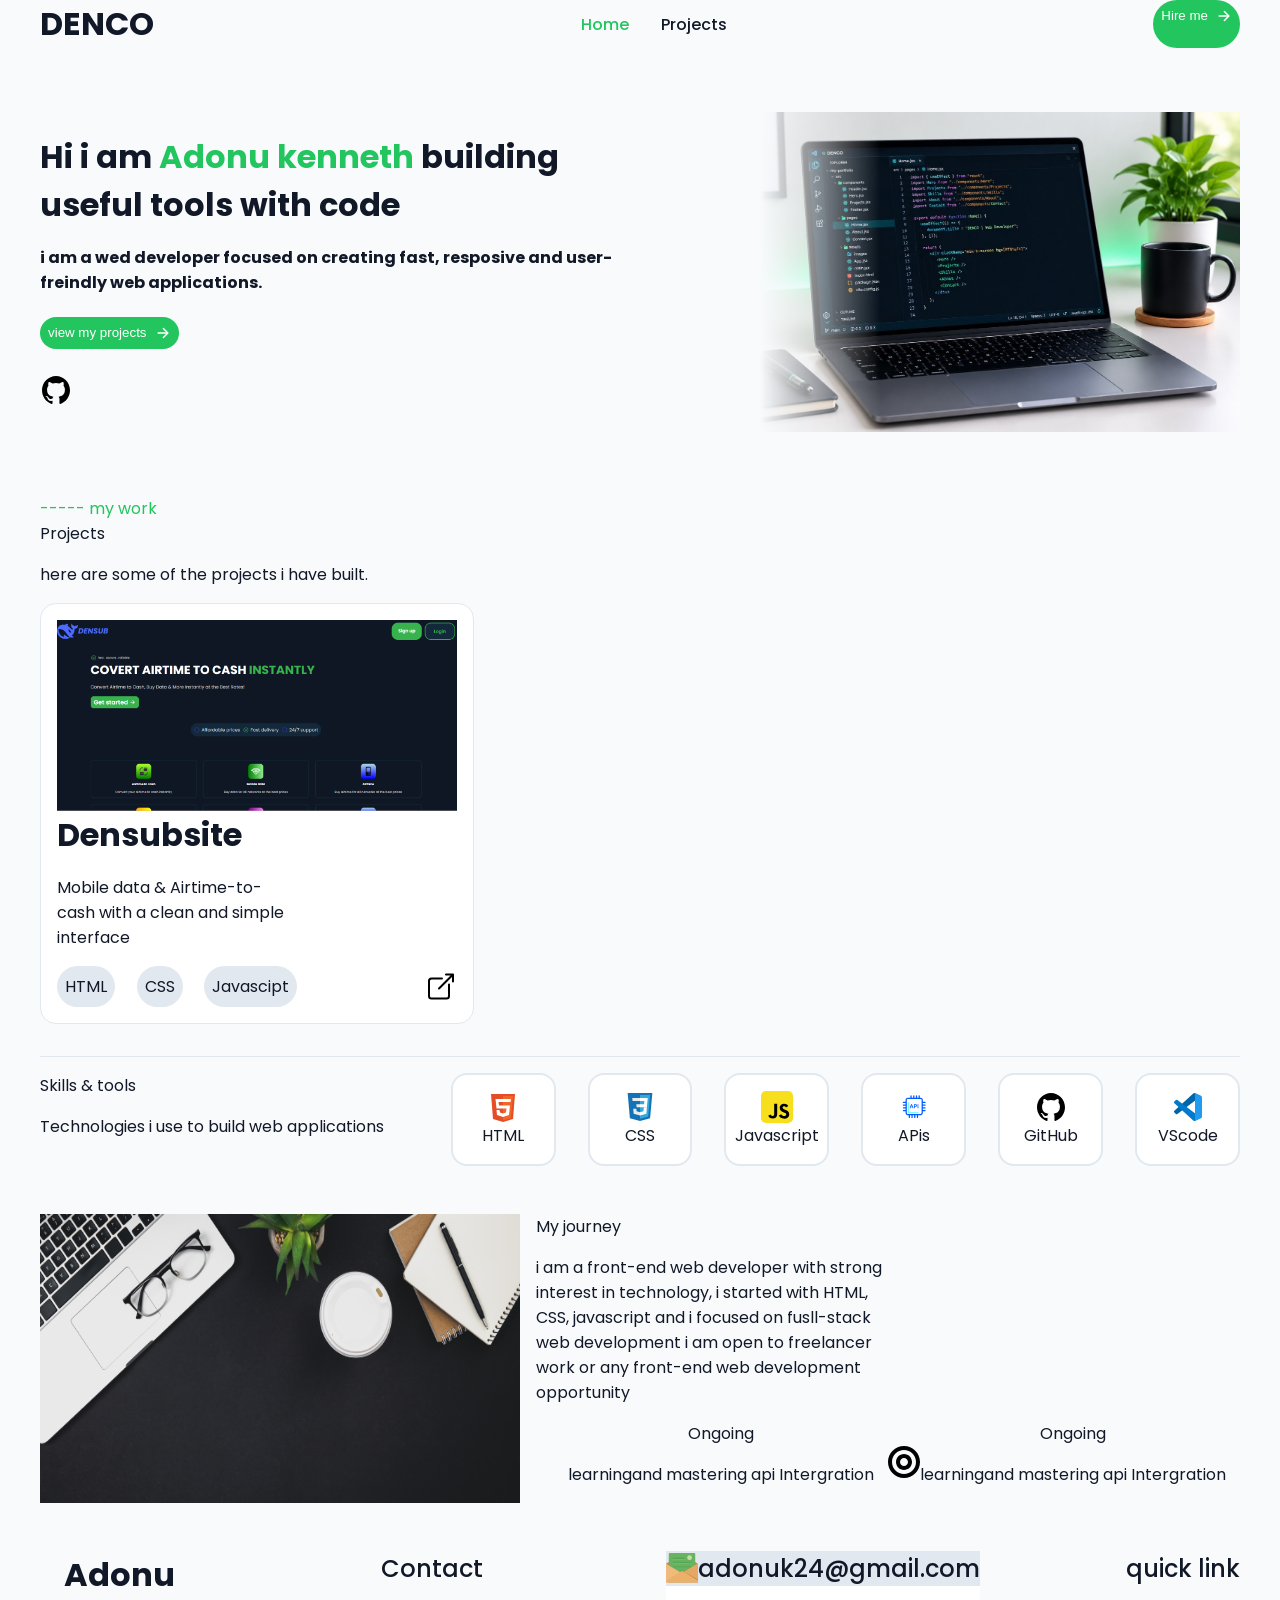
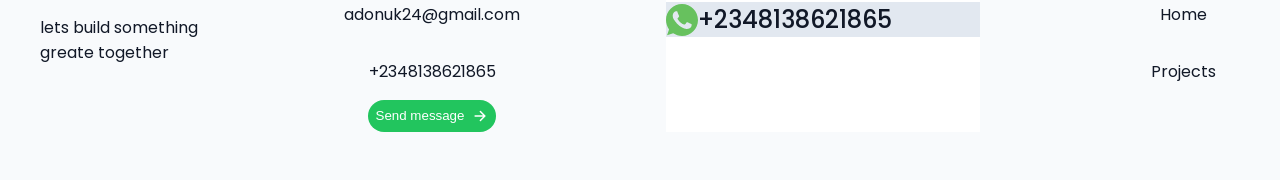
==== Index.html @ a3a16e11 "first" ====
<!DOCTYPE html>
<html lang="en">
<head>
  <meta charset="UTF-8">
  <meta name="viewport" content="width=device-width, initial-scale=1.0">
      <link rel="preconnect" href="https://fonts.googleapis.com">
<link rel="preconnect" href="https://fonts.gstatic.com" crossorigin>
<link href="https://fonts.googleapis.com/css2?family=Poppins:ital,wght@0,100;0,200;0,300;0,400;0,500;0,600;0,700;0,800;0,900;1,100;1,200;1,300;1,400;1,500;1,600;1,700;1,800;1,900&display=swap" rel="stylesheet">
  <link rel="stylesheet" href="style.css">
  <title>Portfolio</title>
</head>
<body>
  <div class="container">

    <header>
      <span class="name">DENCO</span>
<div class="top-nav">
   <span class="home-nav" onclick="showpage('Home')">Home</span>
      <span class="projects-nav" onclick="showpage('Projects')">Projects</span>
</div>
     

      <button>Hire me <img class="foward-logo" src="logo/arrow-forward-logo.svg" alt=""></button>

    </header>




    <div class="all-sections">

  

<!-- main page -->
 <div class="main-page">

 
 <div class="main-page-text">
  <h1>
  Hi i am <span class="colored-texts"> Adonu kenneth</span>
  building useful tools with code
 <p class="p-texts">i am a wed developer focused on creating fast, resposive and user-freindly web applications.</p> 
</h1>

<button onclick="showpage('Projects')">view my projects <img class="foward-logo" src="logo/arrow-forward-logo.svg" alt=""></button><br>
<img class="logos" src="logo/logo-github.svg" alt="">

 </div>

<!-- main page image -->
<img class="my-image" src="images/laptop.jpg" alt="">
<!-- main page image end-->

</div>
<!-- main page -->


  </div>






<!-- my projects -->
<span class="colored-texts">----- my work</span><br>

<span>Projects</span>
<p>here are some of the projects i have built.</p>
<div class="projects">

</div>

<!-- my projects end -->




<div class="all-sections">
 <!-- skills & tools -->
<div class="skils-and-tools">
  <div class="skills-and-tools-text">
  <span>Skills & tools</span>
<p>Technologies i use to build web applications</p>
</div>

<div class="skills-rage">


</div>
</div>
</div>







<div class="all-sections">
<!-- skills & tools end -->

<!-- About me -->
 <div class="about-me">


<img  class="laptopwith-coffee" src="images/laptop-with-coffe.jpg" alt="">


<div class="about-me-text">


<div class="journey-head-text">
 <span>My journey</span>
 <p>i am a front-end web developer with strong interest in technology, i started with HTML, CSS, javascript and i focused on  fusll-stack web development i am open to freelancer work or any front-end web development opportunity</p>
</div>

<div class="journey-rap">


 <div class="journey-cards-rap">
  <div class="journey-cards">
   <img class="skills-image" src="logo/graduate-svgrepo-com.svg" alt="">
   <div class="journey-text">
     <span>Ongoing</span>
 <p>learningand mastering api Intergration</p>
   </div>
 </div>
 
</div>

<div class="journey-cards-rap">
  <div class="journey-cards">
   <img class="skills-image" src="logo/target-svgrepo-com.svg" alt="">
   <div class="journey-text">
     <span>Ongoing</span>
 <p>learningand mastering api Intergration</p>
   </div>
 </div>
 </div>
</div>


 </div>
 </div>
<!-- About me end -->

<footer>
  <div class="footer-text">
    <span class="name">Adonu</span>
<p>lets build something <br> greate together</p>
  </div>


<div class="footer-text ">
  <span>Contact</span>
<p>adonuk24@gmail.com</p>
<p>+2348138621865</p>
<button>Send message <img class="foward-logo" src="logo/arrow-forward-logo.svg" alt=""></button>
</div>

<div class="massage-rap">
  <span class="masaage">
  <img class="logos" src="logo/email-part-2-svgrepo-com.svg" alt="">  adonuk24@gmail.com
  </span>
 <span class="masaage">
<img class="logos" src="logo/whatsapp-color-svgrepo-com (1).svg" alt=""> +2348138621865
 </span>
  
</div>


<div class="footer-text ">
<span>quick link</span>
<p>Home</p>
<p>Projects</p>
</div>

</footer>

 </div></div>
 <script src="index.js"></script>
</body>
</html>
---- style.css ----
/* global */
:root {
  --primary: #22C55E;
  --dark-text: #111827;
  --secondary-text: #6B7280;
  --background: #F8FAFC;
  --card-background: #FFFFFF;
  --border: #E2E8F0;
  --light-green: #DCFCE7;


  /* font size */
  --font-size-2-5rem:2.5rem;
  --font-size-2rem:2rem;
  --font-size-1-5rem:1.5rem;
 --font-size-1rem:1rem;


}

body {
  background: var(--background);
  color: var(--dark-text);
  font-family: 'poppins',sans-serif;
  margin: 0%;
  box-sizing: 0;
  padding: 0rem;
  
}
.container{
  max-width:1200px;
  margin: 0 auto;
}
button {
  background: var(--primary);
  color:var(--card-background);
  border: 0;
  padding: 0.5rem;
  border-radius: 2rem;
  display: flex;
  gap: 0.5rem;
}

.name{
font-weight: 700;
font-size: var(--font-size-2rem);
}
/* global end */
header{
  display: flex;
  justify-content: space-between;
  width: 100%;
  margin-bottom: 4rem;
}

/* images */
.my-image{
  width: 30rem;
  height: auto;
}

.my-image{
 
  mask-image: linear-gradient( to right,  transparent 0%,black 25%,black 100% );

  /* mask-image: linear-gradient( to top,  transparent 0%,black 25%,black 100% ); */
  .projects-images{
  width: 100%;
}

}

.skills-image{
  width: 2rem;
}
.laptopwith-coffee{
  width: 30rem;
}
/* images end */
.main-page{
  display: flex;
  width: 100%;
  height: 20rem;
  justify-content: space-between;
  align-items: center;
  margin-bottom: 4rem;
}
.main-page-text{
  width: 50%;
  height: 100%;
}



.top-nav{
display: flex;
gap: 2rem;
align-items: center;
}
.top-nav span{
  font-weight: 500;
cursor: pointer;
}
.green{
  color: var(--primary);
}

.card {
  background: var(--card-background);
  border: 1px solid var(--border);
}
.logos{
width: 2rem;
}


.foward-logo{
  width: 1rem;
}

.colored-texts{
  color: var(--primary);
}




/* my projects */

.my-project{
  display: flex;
  flex-direction: column;
  width: 25rem;
  background-color: var(--card-background);
  border: 1px solid var(--border);
  padding: 1rem;
  border-radius: 1rem;
}

.p-width{
  width: 60%;
}


.p-texts{
  font-size: var(--font-size-1rem);
}



.project-skils-and-link{
  display: flex;
  justify-content: space-between;
}

.project-skills{
  width: 60%;
  display: flex;
  justify-content: space-between;
}

.project-skills span{
background-color: var(--border);
padding: 0.5rem;
border-radius: 2rem;
}

.website-name{
  font-size: var(--font-size-2rem);
  font-weight: 700;
}

.projects{
  display: flex;
  gap: 1rem;
  width: 100%;
  margin-bottom: 2rem;
}

/* my projects end */

/* skils & tools */
.skils-and-tools{
  display: flex;
  gap: 1rem;
  width: 100%;
  justify-content: space-between;
   border-top: 1px solid var(--border);
  padding-top: 1rem;
  margin-bottom: 3rem;
}

.skills-and-tools-text{
  width: 50%;

}


.skils-rap{
  display: flex;
  flex-direction: column;
  align-items: center;
  background-color: var(--card-background);
  width: 100%;
  height: auto;
  border:2px solid var(--border);
  padding:1rem 0.5rem;
  border-radius: 1rem;
  justify-content: center;
}

.skills-rage{
  display: flex;
  gap: 2rem;
  width: 100%;
 
}

/* skills & tools end */

/* abourt me */

.about-me{
  display: flex;
  /* align-items: center; */
  justify-content: space-between;
  width: 100%;
  gap: 1rem;
  margin-bottom: 3rem;
}

.about-me-text{
  display: flex;
  flex-direction: column;
  width: 100%;
}

.journey-head-text{
  width: 50%;

}

.journey-cards{
  display: flex;
  align-items: center;
}
.journey-text{
  display: flex;
  align-items: center;
  flex-direction: column;
}

.journey-cards-rap{
  display: flex;
  gap: 1rem;
  width: 100%;
}

.journey-rap{
  display: flex;
}

/* footer */
footer{
  display: flex;
  justify-content: space-between;
  width: 100%;
  margin-bottom: 3rem;
}


footer span{
  font-size: var(--font-size-1-5rem);
  font-weight: 500;
}
.footer-text{
  display: flex;
  flex-direction: column;
  align-items: center;
 
}

/* massage */
.masaage{
  display: flex;
  align-items: center;
  background-color: var(--border);
}

.massage-rap{
  display: flex;
  flex-direction: column;
 gap: 1rem;
 background-color: var(--card-background);

}
/* massage end */
/* footer end */











/* responsive design */

/* width 100px up */

/* @media (max-width:50rem){ */
/*  */


/* } */


/* width 800px -100px */
/* @media (max-width:50rem){ */
/*  */
/* html{
  font-size: 57%;
}
.main-page{
  display: flex;
  flex-direction: column;
  
}
} */


/* width 500px-800px */
/* @media (max-width:31rem){

html{
  font-size: 50%;
}

} */




/* width 300px -500px */
/* @media (max-width:18.7rem){

html{
  font-size: 43%;
}




}  */
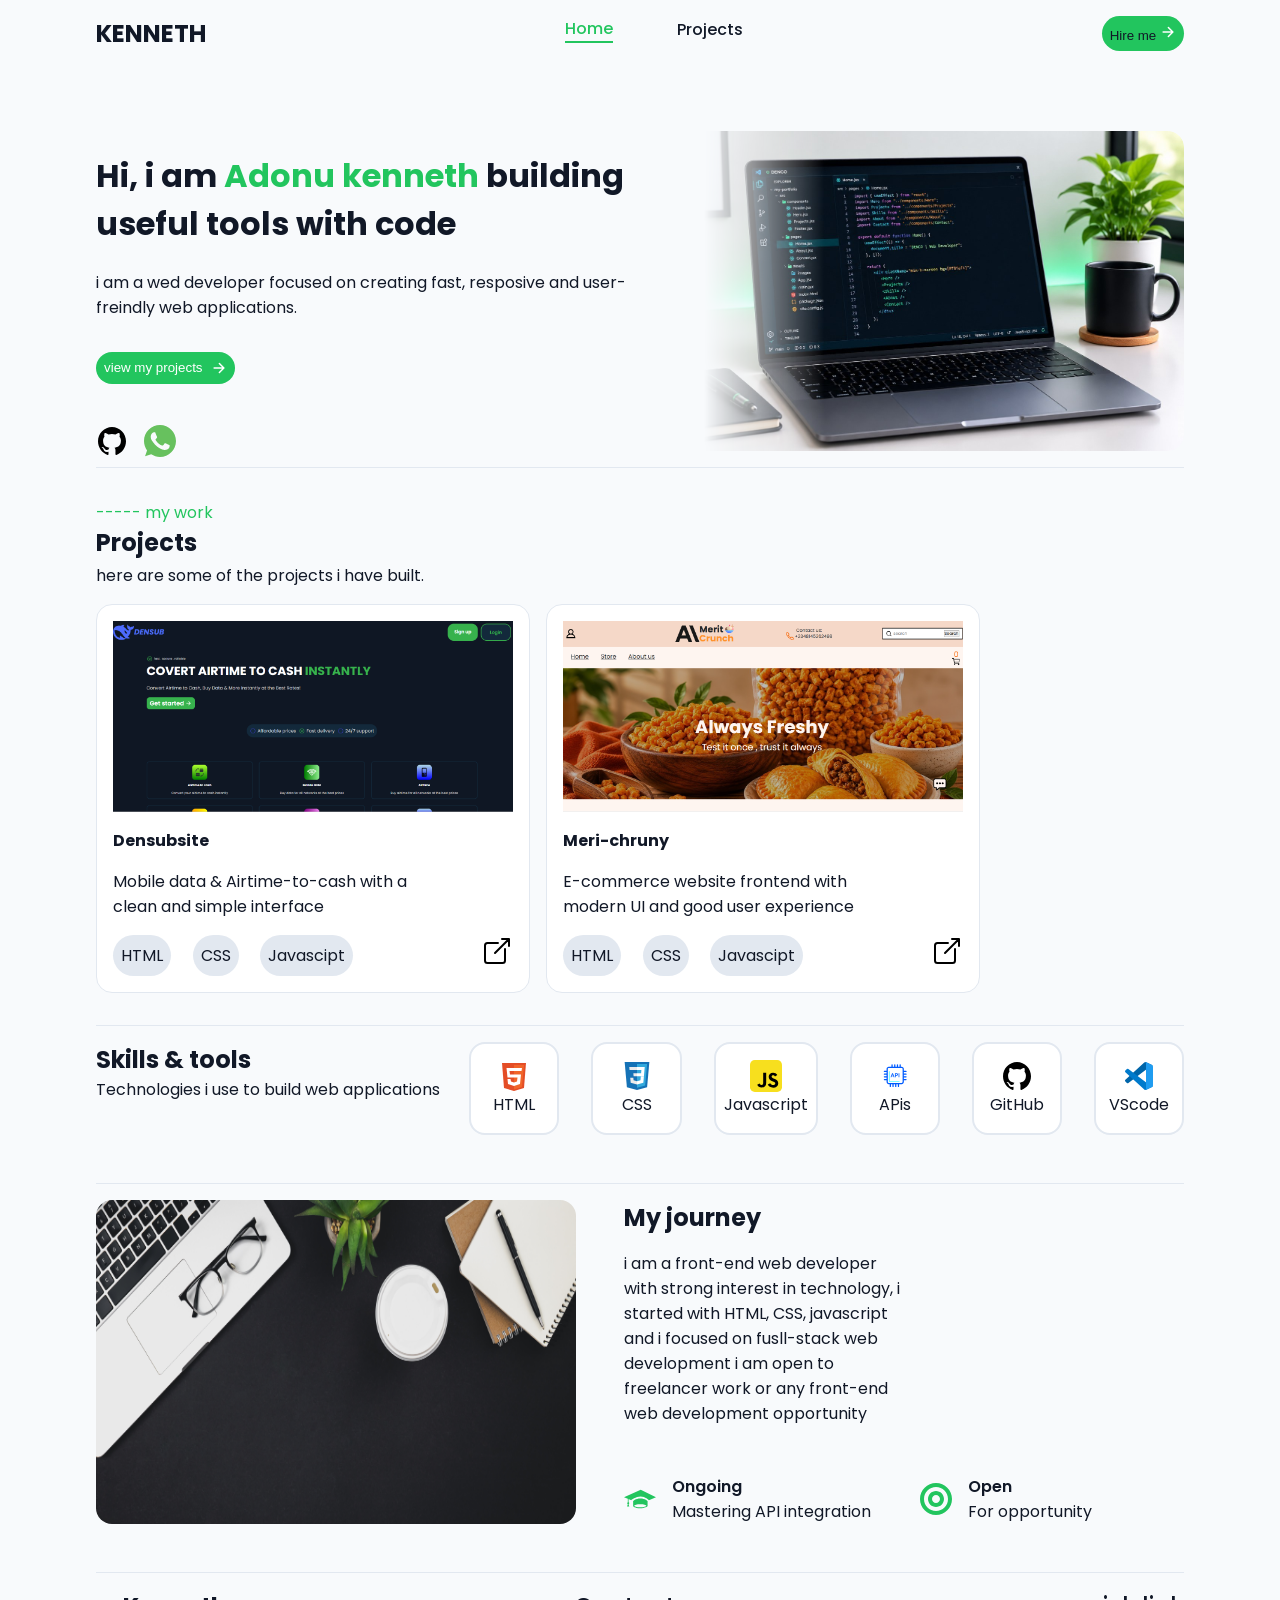
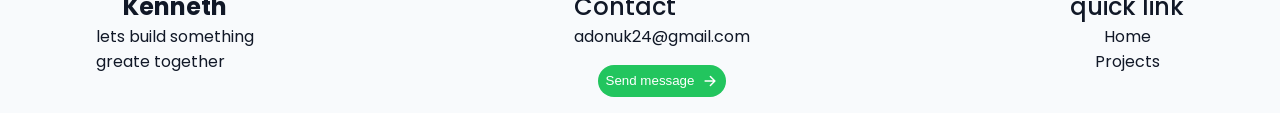
==== commit aa7b10b2: "second" ====
--- a/Index.html
+++ b/Index.html
@@ -13,16 +13,53 @@
   <div class="container">
 
     <header>
-      <span class="name">DENCO</span>
+      <span class="name">KENNETH</span>
+      <!-- destop top-nav -->
+      <div class="destop-top-nav">
 <div class="top-nav">
+  <div class="top-nav-rap">
    <span class="home-nav" onclick="showpage('Home')">Home</span>
-      <span class="projects-nav" onclick="showpage('Projects')">Projects</span>
+   <p class="home-nav-sign"></p> 
+  </div>
+
+   <div class="top-nav-rap">
+    <span class="projects-nav" onclick="showpage('Projects')">Projects</span>
+      
+      <p class="project-nav-sign"></p>
+    </div>
 </div>
      
-
-      <button>Hire me <img class="foward-logo" src="logo/arrow-forward-logo.svg" alt=""></button>
+</div>
+
+<div class="destop-top-nav">
+    <button><a href="https://wa.me/2348138621865">Hire me <img class="foward-logo" src="logo/arrow-forward-logo.svg" alt=""></a> </button>
+</div>
+    
+
+
+<!-- mobile and tablet menu -->
+<img class="logos menu" src="logo/menu.svg" alt="">
+
+
 
     </header>
+
+<div class="menue-blur">
+<div class="menue-section">
+ 
+  <button  onclick="showpage('Home')" class="menu-btn">Home <img class="foward-logo" src="logo/arrow-forward-logo.svg" alt=""></button>
+
+  <button onclick="showpage('Projects')"class="menu-btn">Pojects <img class="foward-logo" src="logo/arrow-forward-logo.svg" alt=""></button>
+
+  <button>
+     <a href="https://wa.me/2348138621865"class="menu-btn">
+    <span>Hire me</span> 
+    <img class="foward-logo" src="logo/arrow-forward-logo.svg" alt="">
+  </a>
+  </button> 
+</div>
+</div>
+
 
 
 
@@ -37,18 +74,27 @@
  
  <div class="main-page-text">
   <h1>
-  Hi i am <span class="colored-texts"> Adonu kenneth</span>
-  building useful tools with code
+  Hi, i am <span class="colored-texts"> Adonu kenneth</span>
+  building useful tools with code</h1>
  <p class="p-texts">i am a wed developer focused on creating fast, resposive and user-freindly web applications.</p> 
-</h1>
+
 
 <button onclick="showpage('Projects')">view my projects <img class="foward-logo" src="logo/arrow-forward-logo.svg" alt=""></button><br>
-<img class="logos" src="logo/logo-github.svg" alt="">
+
+<div class="my-medias">
+  <a href=""><img class="logos" src="logo/logo-github.svg" alt=""></a>
+
+<a href="https://wa.me/2348138621865"><img class="logos" src="logo/whatsapp-color-svgrepo-com (1).svg" alt=""></a>
+</div>
 
  </div>
 
 <!-- main page image -->
-<img class="my-image" src="images/laptop.jpg" alt="">
+ <img class="mian-page-image" src="images/laptop.jpg" alt="">
+
+
+
+
 <!-- main page image end-->
 
 </div>
@@ -64,9 +110,12 @@
 
 <!-- my projects -->
 <span class="colored-texts">----- my work</span><br>
-
-<span>Projects</span>
+<div class="projects-rap">
+  <span  class="name">Projects</span>
 <p>here are some of the projects i have built.</p>
+
+</div>
+
 <div class="projects">
 
 </div>
@@ -80,7 +129,7 @@
  <!-- skills & tools -->
 <div class="skils-and-tools">
   <div class="skills-and-tools-text">
-  <span>Skills & tools</span>
+  <span class="name">Skills & tools</span>
 <p>Technologies i use to build web applications</p>
 </div>
 
@@ -111,7 +160,7 @@
 
 
 <div class="journey-head-text">
- <span>My journey</span>
+ <span class="name">My journey</span>
  <p>i am a front-end web developer with strong interest in technology, i started with HTML, CSS, javascript and i focused on  fusll-stack web development i am open to freelancer work or any front-end web development opportunity</p>
 </div>
 
@@ -123,7 +172,7 @@
    <img class="skills-image" src="logo/graduate-svgrepo-com.svg" alt="">
    <div class="journey-text">
      <span>Ongoing</span>
- <p>learningand mastering api Intergration</p>
+ <p> Mastering API integration</p>
    </div>
  </div>
  
@@ -133,8 +182,8 @@
   <div class="journey-cards">
    <img class="skills-image" src="logo/target-svgrepo-com.svg" alt="">
    <div class="journey-text">
-     <span>Ongoing</span>
- <p>learningand mastering api Intergration</p>
+     <span>Open</span>
+ <p>For opportunity</p>
    </div>
  </div>
  </div>
@@ -147,33 +196,39 @@
 
 <footer>
   <div class="footer-text">
-    <span class="name">Adonu</span>
+    <span class="name kenneth">Kenneth</span>
 <p>lets build something <br> greate together</p>
   </div>
 
 
 <div class="footer-text ">
+  <div class="contact">
   <span>Contact</span>
-<p>adonuk24@gmail.com</p>
-<p>+2348138621865</p>
-<button>Send message <img class="foward-logo" src="logo/arrow-forward-logo.svg" alt=""></button>
-</div>
+<p> adonuk24@gmail.com</p>
+</div>
+<button class="send-massage">Send message <img class="foward-logo" src="logo/arrow-forward-logo.svg" alt=""></button>
+</div>
+
+<div class="theblur">
 
 <div class="massage-rap">
-  <span class="masaage">
-  <img class="logos" src="logo/email-part-2-svgrepo-com.svg" alt="">  adonuk24@gmail.com
-  </span>
- <span class="masaage">
-<img class="logos" src="logo/whatsapp-color-svgrepo-com (1).svg" alt=""> +2348138621865
- </span>
+  <div><a href="mailto:adonuk24@gmail.com"class="masaage">
+  <img class="logos" src="logo/email-part-2-svgrepo-com.svg" alt="">  <span>adonuk24@gmail.com</span></a>
+  </div>
+
+ <div>
+ <a href="https://wa.me/2348138621865" class="masaage">
+<img class="logos" src="logo/whatsapp-color-svgrepo-com (1).svg" alt=""><span>+2348138621865</span> </a>
+ </div>
   
 </div>
 
+</div>
 
 <div class="footer-text ">
 <span>quick link</span>
-<p>Home</p>
-<p>Projects</p>
+<p onclick="showpage('Home')">Home</p>
+<p onclick="showpage('Projects')">Projects</p>
 </div>
 
 </footer>
--- a/style.css
+++ b/style.css
@@ -30,6 +30,7 @@
 .container{
   max-width:1200px;
   margin: 0 auto;
+  width: 85%;
 }
 button {
   background: var(--primary);
@@ -43,7 +44,16 @@
 
 .name{
 font-weight: 700;
-font-size: var(--font-size-2rem);
+font-size: var(--font-size-1-5rem);
+}
+
+a{
+  text-decoration: none;
+  color: var(--dark-text);
+  width: auto;
+}
+p{
+  margin: 0;
 }
 /* global end */
 header{
@@ -51,21 +61,26 @@
   justify-content: space-between;
   width: 100%;
   margin-bottom: 4rem;
+  padding: 1rem 0rem;
+ 
 }
 
 /* images */
-.my-image{
+.mian-page-image{
   width: 30rem;
   height: auto;
-}
-
-.my-image{
+  border-top-right-radius: 1rem;
+  border-bottom-right-radius: 1rem;
+}
+
+.mian-page-image{
  
   mask-image: linear-gradient( to right,  transparent 0%,black 25%,black 100% );
 
   /* mask-image: linear-gradient( to top,  transparent 0%,black 25%,black 100% ); */
   .projects-images{
   width: 100%;
+
 }
 
 }
@@ -75,6 +90,7 @@
 }
 .laptopwith-coffee{
   width: 30rem;
+  border-radius: 1rem;
 }
 /* images end */
 .main-page{
@@ -83,27 +99,58 @@
   height: 20rem;
   justify-content: space-between;
   align-items: center;
-  margin-bottom: 4rem;
+  margin-bottom: 2rem;
+  border-bottom: 1px solid var(--border);
+  padding-bottom: 1rem;
 }
 .main-page-text{
   width: 50%;
   height: 100%;
 }
 
+.main-page-text button{
+  margin-bottom: 1rem;
+}
+
+
+.my-medias{
+  display: flex;
+  align-items: center;
+  gap: 1rem;
+}
 
 
 .top-nav{
 display: flex;
-gap: 2rem;
+gap: 4rem;
 align-items: center;
 }
 .top-nav span{
   font-weight: 500;
 cursor: pointer;
-}
+/* margin-bottom: 1rem; */
+}
+
+.top-nav-rap{
+  display: flex;
+  flex-direction: column;
+  align-items: center;
+
+
+}
+
 .green{
   color: var(--primary);
 }
+
+.home-nav-sign,.project-nav-sign{
+  background-color: var(--primary);
+width: 100%;
+height: 0.1rem;
+ display: none;
+}
+
+
 
 .card {
   background: var(--card-background);
@@ -111,6 +158,7 @@
 }
 .logos{
 width: 2rem;
+height: 2rem;
 }
 
 
@@ -135,15 +183,20 @@
   border: 1px solid var(--border);
   padding: 1rem;
   border-radius: 1rem;
+  gap: 1rem;
+  height:auto;
 }
 
 .p-width{
-  width: 60%;
+  width: 80%;
+  margin-top: 1rem;
+  margin-bottom: 1rem;
 }
 
 
 .p-texts{
   font-size: var(--font-size-1rem);
+  margin-bottom: 2rem;
 }
 
 
@@ -166,9 +219,11 @@
 }
 
 .website-name{
-  font-size: var(--font-size-2rem);
+  font-size: var(--font-size-1rem);
   font-weight: 700;
-}
+  
+}
+
 
 .projects{
   display: flex;
@@ -176,7 +231,12 @@
   width: 100%;
   margin-bottom: 2rem;
 }
-
+.projects-rap{
+  display: flex;
+  flex-direction: column;
+  gap: 0.2rem;
+  margin-bottom: 1rem;
+}
 /* my projects end */
 
 /* skils & tools */
@@ -225,8 +285,11 @@
   /* align-items: center; */
   justify-content: space-between;
   width: 100%;
-  gap: 1rem;
+  gap: 3rem;
   margin-bottom: 3rem;
+  height: auto;
+  border-top: 1px solid var(--border);
+  padding-top: 1rem;
 }
 
 .about-me-text{
@@ -237,27 +300,44 @@
 
 .journey-head-text{
   width: 50%;
-
+margin-bottom: 3rem;
+display: flex;
+flex-direction: column;
+gap: 1rem;
 }
 
 .journey-cards{
   display: flex;
   align-items: center;
+  gap: 1rem;
 }
 .journey-text{
   display: flex;
   align-items: center;
   flex-direction: column;
+  
+}
+
+.journey-text span{
+  display: flex;
+  justify-self: flex-start;
+  align-self: flex-start;
+  color: var(--dark-text);
+  font-weight: 600;
+  
 }
 
 .journey-cards-rap{
   display: flex;
   gap: 1rem;
   width: 100%;
+  align-self: flex-end;
+  
 }
 
 .journey-rap{
   display: flex;
+  gap: 2rem;
 }
 
 /* footer */
@@ -265,7 +345,10 @@
   display: flex;
   justify-content: space-between;
   width: 100%;
-  margin-bottom: 3rem;
+  margin-bottom: 1rem;
+  border-top: 1px solid var(--border);
+  padding-top:  1rem;
+  
 }
 
 
@@ -279,24 +362,60 @@
   align-items: center;
  
 }
+.footer-text P{
+  cursor: pointer;
+}
 
 /* massage */
 .masaage{
   display: flex;
   align-items: center;
   background-color: var(--border);
-}
-
+  padding: 1rem;
+  border-radius: 1rem;
+  cursor: pointer;
+
+}
+.masaage:active{
+
+  background-color: var(--light-green);
+
+}
+.send-massage{
+  margin-top: 1rem;
+}
 .massage-rap{
   display: flex;
   flex-direction: column;
  gap: 1rem;
  background-color: var(--card-background);
-
+ padding: 2rem;
+ /* position: fixed;
+top: 10%; */
+ /* left: 50%; */
+ /* transform: translate(50%); */
+ position: relative;
+ justify-self: center;
+align-self: center;
+top: 20%;
+border-radius: 2rem;
+
+
+}
+
+.theblur{
+  position: fixed;
+  top: 0%;
+  width: 100%;
+  height: 100%;
+  backdrop-filter: blur(2px);
+  display: none;
 }
 /* massage end */
 /* footer end */
-
+.menu{
+  display: none;
+}
 
 
 
@@ -311,47 +430,223 @@
 
 /* width 100px up */
 
-/* @media (max-width:50rem){ */
+@media (max-width:50rem){
 /*  */
 
 
-/* } */
-
-
-/* width 800px -100px */
-/* @media (max-width:50rem){ */
+}
+
+
+/* width 800px -1000px */
+@media (max-width:50rem){
 /*  */
-/* html{
+html{
   font-size: 57%;
 }
+
+
+
 .main-page{
-  display: flex;
-  flex-direction: column;
-  
-}
-} */
+
+  margin-bottom: 10rem;
+  height: 100%;
+}
+
+.mian-page-image{
+  height: auto;
+  
+}
+.my-project{
+ 
+}
+
+.projects{
+  width: 100%;
+}
+
+.about-me{
+  height: 10rem;
+  margin-bottom: 10rem;
+}
+
+
+.journey-head-text{
+  width: 90%;
+
+}
+
+.journey-rap{
+  display: flex;
+  
+  width: 100%;
+}
+
+.journey-head-text{
+  margin-bottom: 1rem;
+}
+.laptopwith-coffee{
+ height: 100%;
+}
+
+.skils-rap{
+
+  min-width: 8rem;
+
+
+}
+
+
+.skills-rage{
+   overflow-x: scroll;
+   scrollbar-width: none;
+   width: 100%;
+  /* display: grid;
+  grid-template-columns: repeat(1fr,1fr,);
+grid-template-rows: repeat(1fr,1fr);
+width: 100%; */
+
+}
+
+}
 
 
 /* width 500px-800px */
-/* @media (max-width:31rem){
+@media (max-width:31rem){
 
 html{
   font-size: 50%;
 }
 
-} */
+.kenneth{
+ padding-left: -4rem;
+}
+.footer-text{
+  display: flex;
+  align-content: flex-start;
+}
+
+
+
+}
 
 
 
 
 /* width 300px -500px */
-/* @media (max-width:18.7rem){
+@media (max-width:18.7rem){
 
 html{
   font-size: 43%;
 }
-
-
-
-
-}  */+header{
+  margin-bottom: 1rem;
+}
+.main-page{
+
+    display: flex;
+  flex-direction: column;
+  margin-bottom: 3rem;
+  
+}
+
+.mian-page-image{
+  width: 100%;
+   mask-image: linear-gradient(to right, transparent 0%, black 0%,black 25%);
+  border-radius: 1rem;
+  
+}
+
+
+.main-page-text{
+  margin-bottom: 10rem;
+  align-self: flex-start;
+  width: 100%;
+}
+
+.projects{
+  flex-direction: column;
+}
+
+.my-project{
+  width: 100%;
+}
+
+.skils-and-tools{
+  flex-direction: column;
+}
+
+.skills-rage{
+  overflow-x: scroll;
+  scrollbar-width: none;
+}
+
+
+.skils-rap{
+  width: 100%;
+}
+
+
+.laptopwith-coffee{
+  display: none;
+}
+
+.journey-head-text{
+  width: 90%;
+}
+.destop-top-nav{
+  display: none;
+}
+.menu{
+  display: inline;
+}
+
+.menue-section{
+background-color:var(--card-background) ;
+height: 50%;
+width: 60%;
+display: flex;
+flex-direction: column;
+gap: 2rem;
+padding: 1rem;
+}
+
+.menue-blur{
+  position: fixed;
+  backdrop-filter: blur(1px);
+  top: 0%;
+  height: 100%;
+  width: 100%;
+  left: 0%;
+  z-index: 1 ;
+}
+button{
+  width: 100%;
+  justify-content: space-between;
+  padding: 1rem;
+}
+.menu-btn{
+  color: var(--background);
+  display: flex;
+  justify-content: space-between;
+  width: 100%;
+}
+
+.send-massage{
+  width: 100%;
+  font-size: var(--font-size-1rem);
+}
+
+.contact{
+  display: none;
+}
+footer{
+  width: 100%;
+ align-items: center;
+}
+
+.about-me{
+  margin-bottom: 7rem;
+}
+ 
+
+} 
